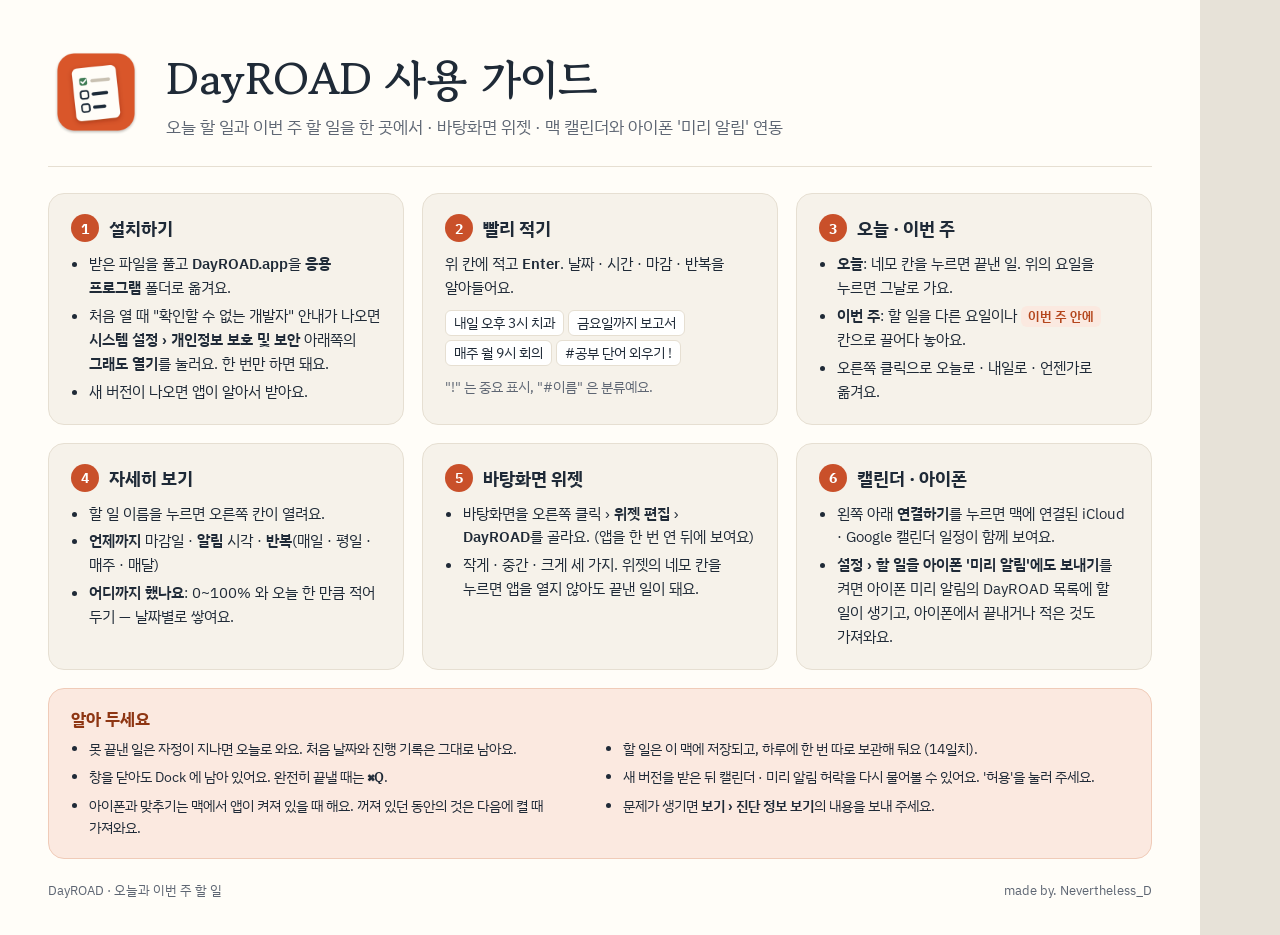
==== docs/guide.html @ 3cc2c3ba "DayROAD v1.0.0: 오늘 · 이번 주 할 일 앱 + 위젯 첫 버전 Co-Authored-By: Claude Opus 5.5 <noreply@anthropic.com> Cl" ====
<!doctype html>
<html lang="ko">
<head>
<meta charset="utf-8">
<title>DayROAD 사용 가이드</title>
<style>
@font-face { font-family: 'IBM Plex Sans KR'; font-weight: 400; src: url(../engine/web/fonts/IBMPlexSansKR-Regular.woff2); }
@font-face { font-family: 'IBM Plex Sans KR'; font-weight: 500; src: url(../engine/web/fonts/IBMPlexSansKR-Medium.woff2); }
@font-face { font-family: 'IBM Plex Sans KR'; font-weight: 600; src: url(../engine/web/fonts/IBMPlexSansKR-SemiBold.woff2); }
@font-face { font-family: 'IBM Plex Sans KR'; font-weight: 700; src: url(../engine/web/fonts/IBMPlexSansKR-Bold.woff2); }
@font-face { font-family: 'Gowun Batang'; font-weight: 700; src: url(../engine/web/fonts/GowunBatang-Bold.woff2); }
* { box-sizing: border-box; }
body { margin: 0; background: #E7E2D8; font-family: 'IBM Plex Sans KR', sans-serif; color: #1F2A37; word-break: keep-all; }
.page { width: 1200px; padding: 44px 48px 36px; background: #FFFDF8; }
.top { display: flex; align-items: center; gap: 22px; padding-bottom: 26px; border-bottom: 1px solid #E6DFD2; }
.top img { width: 96px; height: 96px; }
.top h1 { margin: 0; font-family: 'Gowun Batang', serif; font-size: 44px; letter-spacing: -.5px; }
.top p { margin: 4px 0 0; font-size: 17px; color: #5E6673; }
.grid { display: grid; grid-template-columns: repeat(3, minmax(0, 1fr)); gap: 18px; margin-top: 26px; }
.card { background: #F6F2EA; border: 1px solid #E6DFD2; border-radius: 16px; padding: 20px 22px; }
.card h2 { margin: 0 0 10px; display: flex; align-items: center; gap: 10px; font-size: 18px; }
.num { display: inline-flex; align-items: center; justify-content: center; width: 28px; height: 28px; border-radius: 50%; background: #C9502A; color: #FFFFFF; font-size: 14px; font-weight: 700; flex: none; }
.card p, .card li { font-size: 14.5px; line-height: 1.65; margin: 0; }
.card ul { margin: 0; padding-left: 18px; }
.card li + li { margin-top: 4px; }
.ex { display: inline-block; margin: 2px 0; padding: 1px 8px; border-radius: 6px; background: #FFFFFF; border: 1px solid #E6DFD2; font-size: 13.5px; }
.chip { display: inline-block; padding: 0 7px; border-radius: 6px; background: #FBE9E0; color: #B4461C; font-weight: 600; font-size: 13px; }
b { font-weight: 600; }
.warn { margin-top: 18px; background: #FBE9E0; border: 1px solid #F0CBB8; border-radius: 16px; padding: 18px 22px; }
.warn h2 { margin: 0 0 8px; font-size: 17px; color: #8E3613; }
.warn ul { margin: 0; padding-left: 18px; display: grid; grid-template-columns: 1fr 1fr; gap: 6px 28px; }
.warn li { font-size: 14px; line-height: 1.6; }
.foot { display: flex; justify-content: space-between; margin-top: 22px; font-size: 13px; color: #5E6673; }
.wid { display: flex; gap: 8px; margin-top: 10px; }
.wid span { display: block; border-radius: 10px; background: #FFFDF8; border: 1px solid #E6DFD2; }
</style>
</head>
<body>
<div class="page">
  <div class="top">
    <img src="../app/AppIcon.png" alt="">
    <div>
      <h1>DayROAD 사용 가이드</h1>
      <p>오늘 할 일과 이번 주 할 일을 한 곳에서 · 바탕화면 위젯 · 맥 캘린더와 아이폰 '미리 알림' 연동</p>
    </div>
  </div>

  <div class="grid">
    <div class="card">
      <h2><span class="num">1</span>설치하기</h2>
      <ul>
        <li>받은 파일을 풀고 <b>DayROAD.app</b>을 <b>응용 프로그램</b> 폴더로 옮겨요.</li>
        <li>처음 열 때 "확인할 수 없는 개발자" 안내가 나오면 <b>시스템 설정 › 개인정보 보호 및 보안</b> 아래쪽의 <b>그래도 열기</b>를 눌러요. 한 번만 하면 돼요.</li>
        <li>새 버전이 나오면 앱이 알아서 받아요.</li>
      </ul>
    </div>
    <div class="card">
      <h2><span class="num">2</span>빨리 적기</h2>
      <p>위 칸에 적고 <b>Enter</b>. 날짜 · 시간 · 마감 · 반복을 알아들어요.</p>
      <p style="margin-top: 8px"><span class="ex">내일 오후 3시 치과</span> <span class="ex">금요일까지 보고서</span><br><span class="ex">매주 월 9시 회의</span> <span class="ex">#공부 단어 외우기 !</span></p>
      <p style="margin-top: 8px; font-size: 13.5px; color: #5E6673">"!" 는 중요 표시, "#이름" 은 분류예요.</p>
    </div>
    <div class="card">
      <h2><span class="num">3</span>오늘 · 이번 주</h2>
      <ul>
        <li><b>오늘</b>: 네모 칸을 누르면 끝낸 일. 위의 요일을 누르면 그날로 가요.</li>
        <li><b>이번 주</b>: 할 일을 다른 요일이나 <span class="chip">이번 주 안에</span> 칸으로 끌어다 놓아요.</li>
        <li>오른쪽 클릭으로 오늘로 · 내일로 · 언젠가로 옮겨요.</li>
      </ul>
    </div>
    <div class="card">
      <h2><span class="num">4</span>자세히 보기</h2>
      <ul>
        <li>할 일 이름을 누르면 오른쪽 칸이 열려요.</li>
        <li><b>언제까지</b> 마감일 · <b>알림</b> 시각 · <b>반복</b>(매일 · 평일 · 매주 · 매달)</li>
        <li><b>어디까지 했나요</b>: 0~100% 와 오늘 한 만큼 적어 두기 — 날짜별로 쌓여요.</li>
      </ul>
    </div>
    <div class="card">
      <h2><span class="num">5</span>바탕화면 위젯</h2>
      <ul>
        <li>바탕화면을 오른쪽 클릭 › <b>위젯 편집</b> › <b>DayROAD</b>를 골라요. (앱을 한 번 연 뒤에 보여요)</li>
        <li>작게 · 중간 · 크게 세 가지. 위젯의 네모 칸을 누르면 앱을 열지 않아도 끝낸 일이 돼요.</li>
      </ul>
    </div>
    <div class="card">
      <h2><span class="num">6</span>캘린더 · 아이폰</h2>
      <ul>
        <li>왼쪽 아래 <b>연결하기</b>를 누르면 맥에 연결된 iCloud · Google 캘린더 일정이 함께 보여요.</li>
        <li><b>설정 › 할 일을 아이폰 '미리 알림'에도 보내기</b>를 켜면 아이폰 미리 알림의 DayROAD 목록에 할 일이 생기고, 아이폰에서 끝내거나 적은 것도 가져와요.</li>
      </ul>
    </div>
  </div>

  <div class="warn">
    <h2>알아 두세요</h2>
    <ul>
      <li>못 끝낸 일은 자정이 지나면 오늘로 와요. 처음 날짜와 진행 기록은 그대로 남아요.</li>
      <li>할 일은 이 맥에 저장되고, 하루에 한 번 따로 보관해 둬요 (14일치).</li>
      <li>창을 닫아도 Dock 에 남아 있어요. 완전히 끝낼 때는 <b>⌘Q</b>.</li>
      <li>새 버전을 받은 뒤 캘린더 · 미리 알림 허락을 다시 물어볼 수 있어요. '허용'을 눌러 주세요.</li>
      <li>아이폰과 맞추기는 맥에서 앱이 켜져 있을 때 해요. 꺼져 있던 동안의 것은 다음에 켤 때 가져와요.</li>
      <li>문제가 생기면 <b>보기 › 진단 정보 보기</b>의 내용을 보내 주세요.</li>
    </ul>
  </div>

  <div class="foot"><span>DayROAD · 오늘과 이번 주 할 일</span><span>made by. Nevertheless_D</span></div>
</div>
</body>
</html>
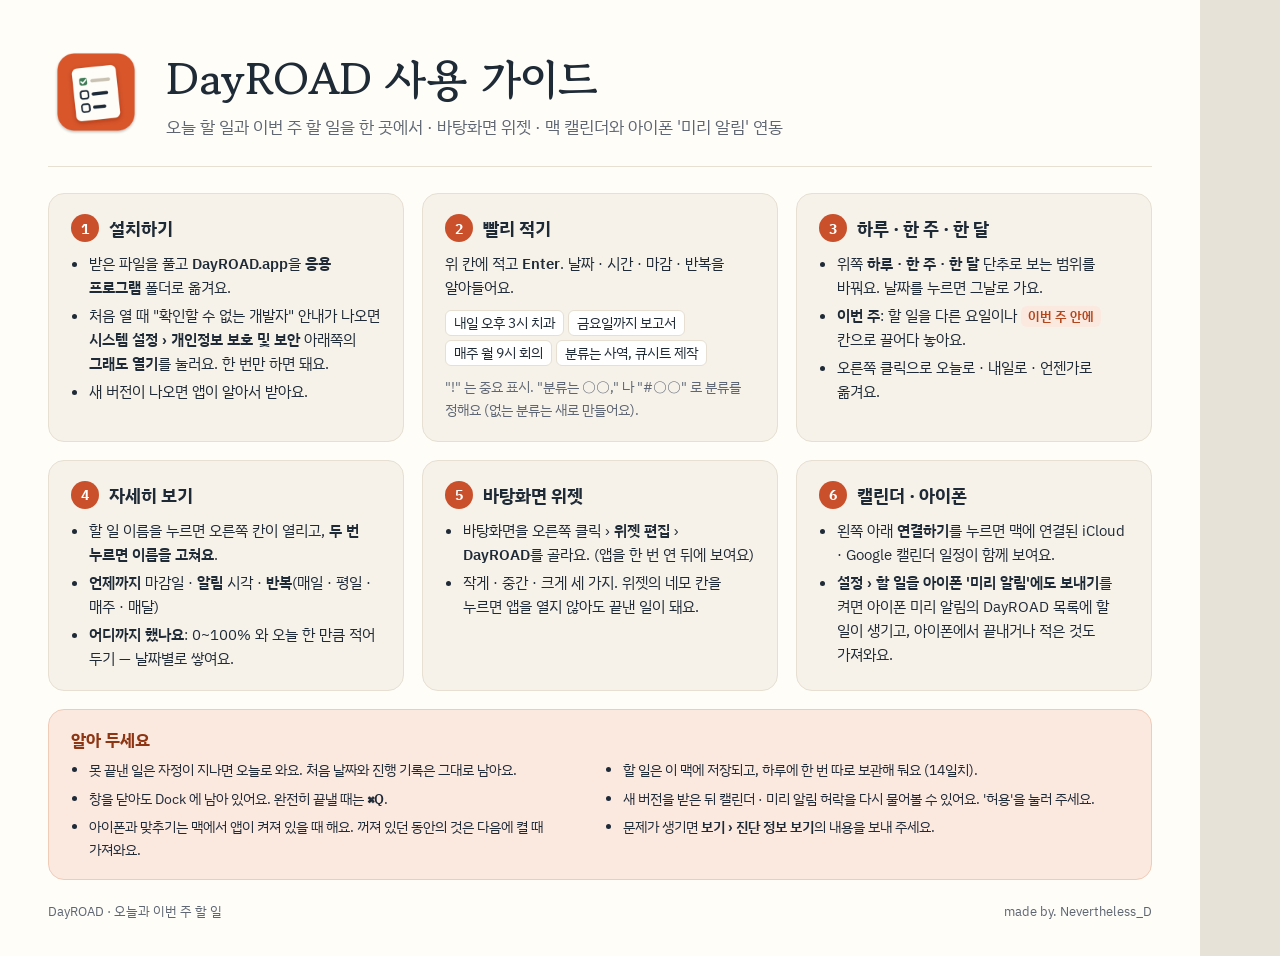
==== commit 395ddc26: "v1.1.0: 하루 · 한 주 · 한 달 보기, '분류는 ○○,' 로 분류 정하기, 이름 고치기, 끝낸 반복 일은 한 번만 Co-Authored-By: Claude Opus 5.5" ====
--- a/docs/guide.html
+++ b/docs/guide.html
@@ -57,13 +57,13 @@
     <div class="card">
       <h2><span class="num">2</span>빨리 적기</h2>
       <p>위 칸에 적고 <b>Enter</b>. 날짜 · 시간 · 마감 · 반복을 알아들어요.</p>
-      <p style="margin-top: 8px"><span class="ex">내일 오후 3시 치과</span> <span class="ex">금요일까지 보고서</span><br><span class="ex">매주 월 9시 회의</span> <span class="ex">#공부 단어 외우기 !</span></p>
-      <p style="margin-top: 8px; font-size: 13.5px; color: #5E6673">"!" 는 중요 표시, "#이름" 은 분류예요.</p>
+      <p style="margin-top: 8px"><span class="ex">내일 오후 3시 치과</span> <span class="ex">금요일까지 보고서</span><br><span class="ex">매주 월 9시 회의</span> <span class="ex">분류는 사역, 큐시트 제작</span></p>
+      <p style="margin-top: 8px; font-size: 13.5px; color: #5E6673">"!" 는 중요 표시. "분류는 ○○," 나 "#○○" 로 분류를 정해요 (없는 분류는 새로 만들어요).</p>
     </div>
     <div class="card">
-      <h2><span class="num">3</span>오늘 · 이번 주</h2>
+      <h2><span class="num">3</span>하루 · 한 주 · 한 달</h2>
       <ul>
-        <li><b>오늘</b>: 네모 칸을 누르면 끝낸 일. 위의 요일을 누르면 그날로 가요.</li>
+        <li>위쪽 <b>하루 · 한 주 · 한 달</b> 단추로 보는 범위를 바꿔요. 날짜를 누르면 그날로 가요.</li>
         <li><b>이번 주</b>: 할 일을 다른 요일이나 <span class="chip">이번 주 안에</span> 칸으로 끌어다 놓아요.</li>
         <li>오른쪽 클릭으로 오늘로 · 내일로 · 언젠가로 옮겨요.</li>
       </ul>
@@ -71,7 +71,7 @@
     <div class="card">
       <h2><span class="num">4</span>자세히 보기</h2>
       <ul>
-        <li>할 일 이름을 누르면 오른쪽 칸이 열려요.</li>
+        <li>할 일 이름을 누르면 오른쪽 칸이 열리고, <b>두 번 누르면 이름을 고쳐요</b>.</li>
         <li><b>언제까지</b> 마감일 · <b>알림</b> 시각 · <b>반복</b>(매일 · 평일 · 매주 · 매달)</li>
         <li><b>어디까지 했나요</b>: 0~100% 와 오늘 한 만큼 적어 두기 — 날짜별로 쌓여요.</li>
       </ul>
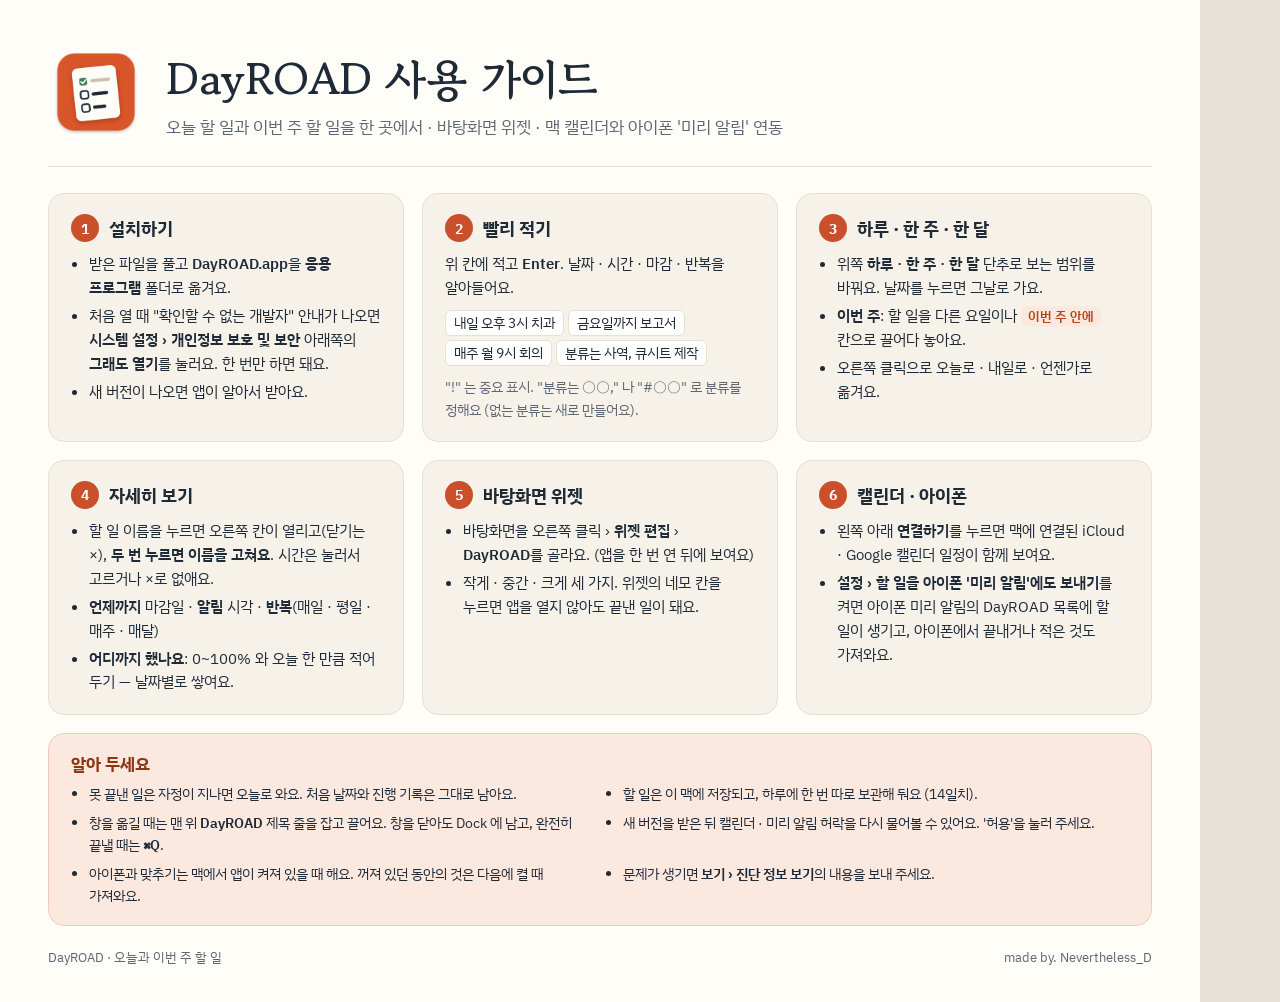
==== commit d6d0449b: "v1.2.0: 자세히 칸 닫기(×), 창 옮기는 제목 막대, 시간 고르기 · 없애기 Co-Authored-By: Claude Opus 5.5 <noreply@anthropic.co" ====
--- a/docs/guide.html
+++ b/docs/guide.html
@@ -71,7 +71,7 @@
     <div class="card">
       <h2><span class="num">4</span>자세히 보기</h2>
       <ul>
-        <li>할 일 이름을 누르면 오른쪽 칸이 열리고, <b>두 번 누르면 이름을 고쳐요</b>.</li>
+        <li>할 일 이름을 누르면 오른쪽 칸이 열리고(닫기는 ×), <b>두 번 누르면 이름을 고쳐요</b>. 시간은 눌러서 고르거나 ×로 없애요.</li>
         <li><b>언제까지</b> 마감일 · <b>알림</b> 시각 · <b>반복</b>(매일 · 평일 · 매주 · 매달)</li>
         <li><b>어디까지 했나요</b>: 0~100% 와 오늘 한 만큼 적어 두기 — 날짜별로 쌓여요.</li>
       </ul>
@@ -97,7 +97,7 @@
     <ul>
       <li>못 끝낸 일은 자정이 지나면 오늘로 와요. 처음 날짜와 진행 기록은 그대로 남아요.</li>
       <li>할 일은 이 맥에 저장되고, 하루에 한 번 따로 보관해 둬요 (14일치).</li>
-      <li>창을 닫아도 Dock 에 남아 있어요. 완전히 끝낼 때는 <b>⌘Q</b>.</li>
+      <li>창을 옮길 때는 맨 위 <b>DayROAD</b> 제목 줄을 잡고 끌어요. 창을 닫아도 Dock 에 남고, 완전히 끝낼 때는 <b>⌘Q</b>.</li>
       <li>새 버전을 받은 뒤 캘린더 · 미리 알림 허락을 다시 물어볼 수 있어요. '허용'을 눌러 주세요.</li>
       <li>아이폰과 맞추기는 맥에서 앱이 켜져 있을 때 해요. 꺼져 있던 동안의 것은 다음에 켤 때 가져와요.</li>
       <li>문제가 생기면 <b>보기 › 진단 정보 보기</b>의 내용을 보내 주세요.</li>
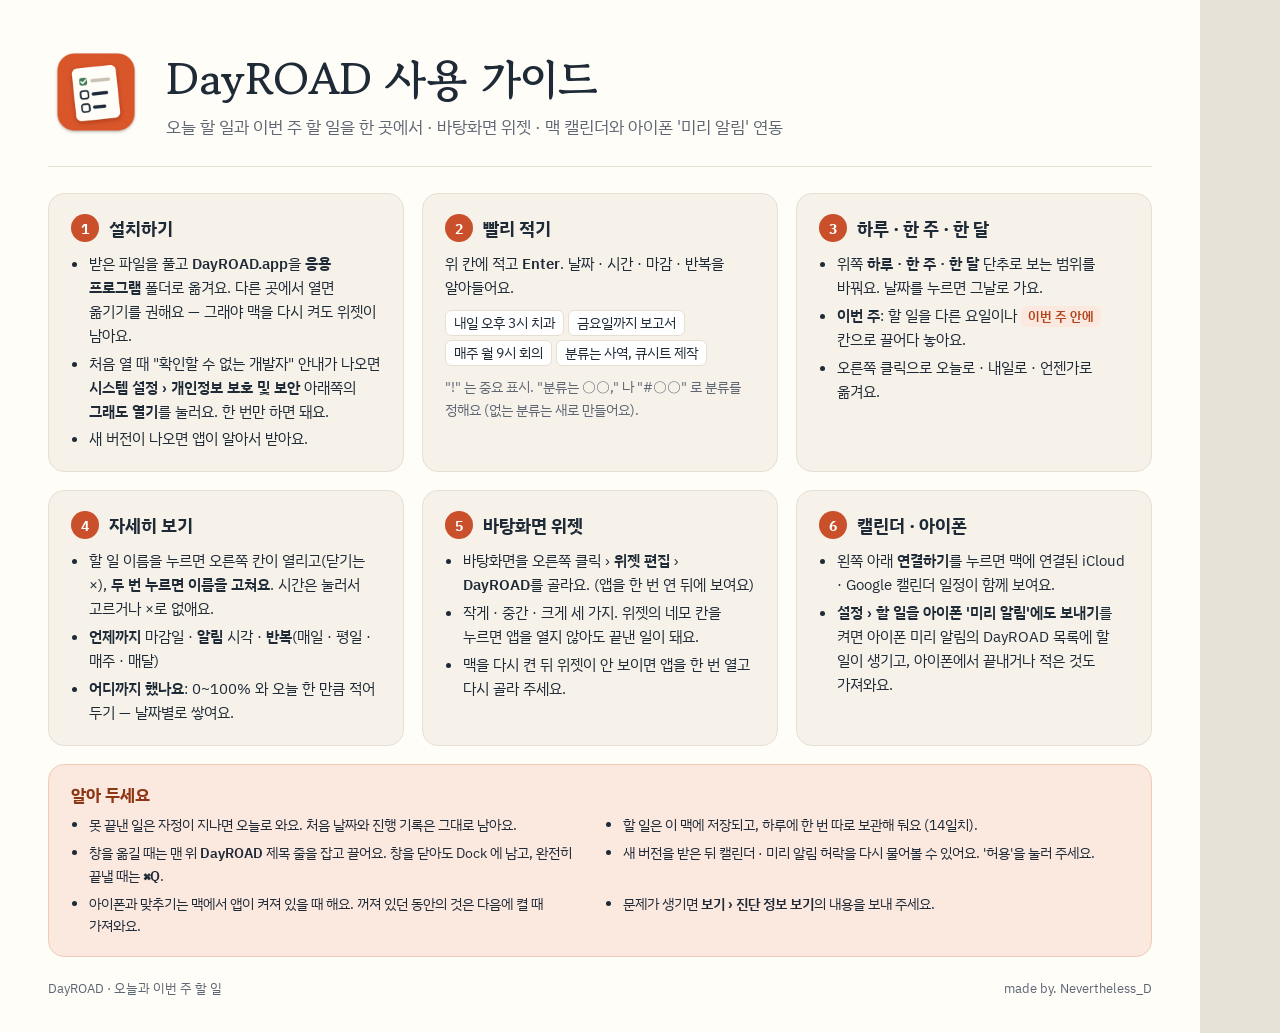
==== commit d00d810e: "v1.2.1: 같은 위젯이 다른 곳(받은 파일 폴더 등)에도 있으면 맥에서 지우기, 응용 프로그램 폴더 밖에서 열면 옮기기 제안, 시험 기록에서 열쇠 가리기 Co-Authored-" ====
--- a/docs/guide.html
+++ b/docs/guide.html
@@ -49,7 +49,7 @@
     <div class="card">
       <h2><span class="num">1</span>설치하기</h2>
       <ul>
-        <li>받은 파일을 풀고 <b>DayROAD.app</b>을 <b>응용 프로그램</b> 폴더로 옮겨요.</li>
+        <li>받은 파일을 풀고 <b>DayROAD.app</b>을 <b>응용 프로그램</b> 폴더로 옮겨요. 다른 곳에서 열면 옮기기를 권해요 — 그래야 맥을 다시 켜도 위젯이 남아요.</li>
         <li>처음 열 때 "확인할 수 없는 개발자" 안내가 나오면 <b>시스템 설정 › 개인정보 보호 및 보안</b> 아래쪽의 <b>그래도 열기</b>를 눌러요. 한 번만 하면 돼요.</li>
         <li>새 버전이 나오면 앱이 알아서 받아요.</li>
       </ul>
@@ -81,6 +81,7 @@
       <ul>
         <li>바탕화면을 오른쪽 클릭 › <b>위젯 편집</b> › <b>DayROAD</b>를 골라요. (앱을 한 번 연 뒤에 보여요)</li>
         <li>작게 · 중간 · 크게 세 가지. 위젯의 네모 칸을 누르면 앱을 열지 않아도 끝낸 일이 돼요.</li>
+        <li>맥을 다시 켠 뒤 위젯이 안 보이면 앱을 한 번 열고 다시 골라 주세요.</li>
       </ul>
     </div>
     <div class="card">
